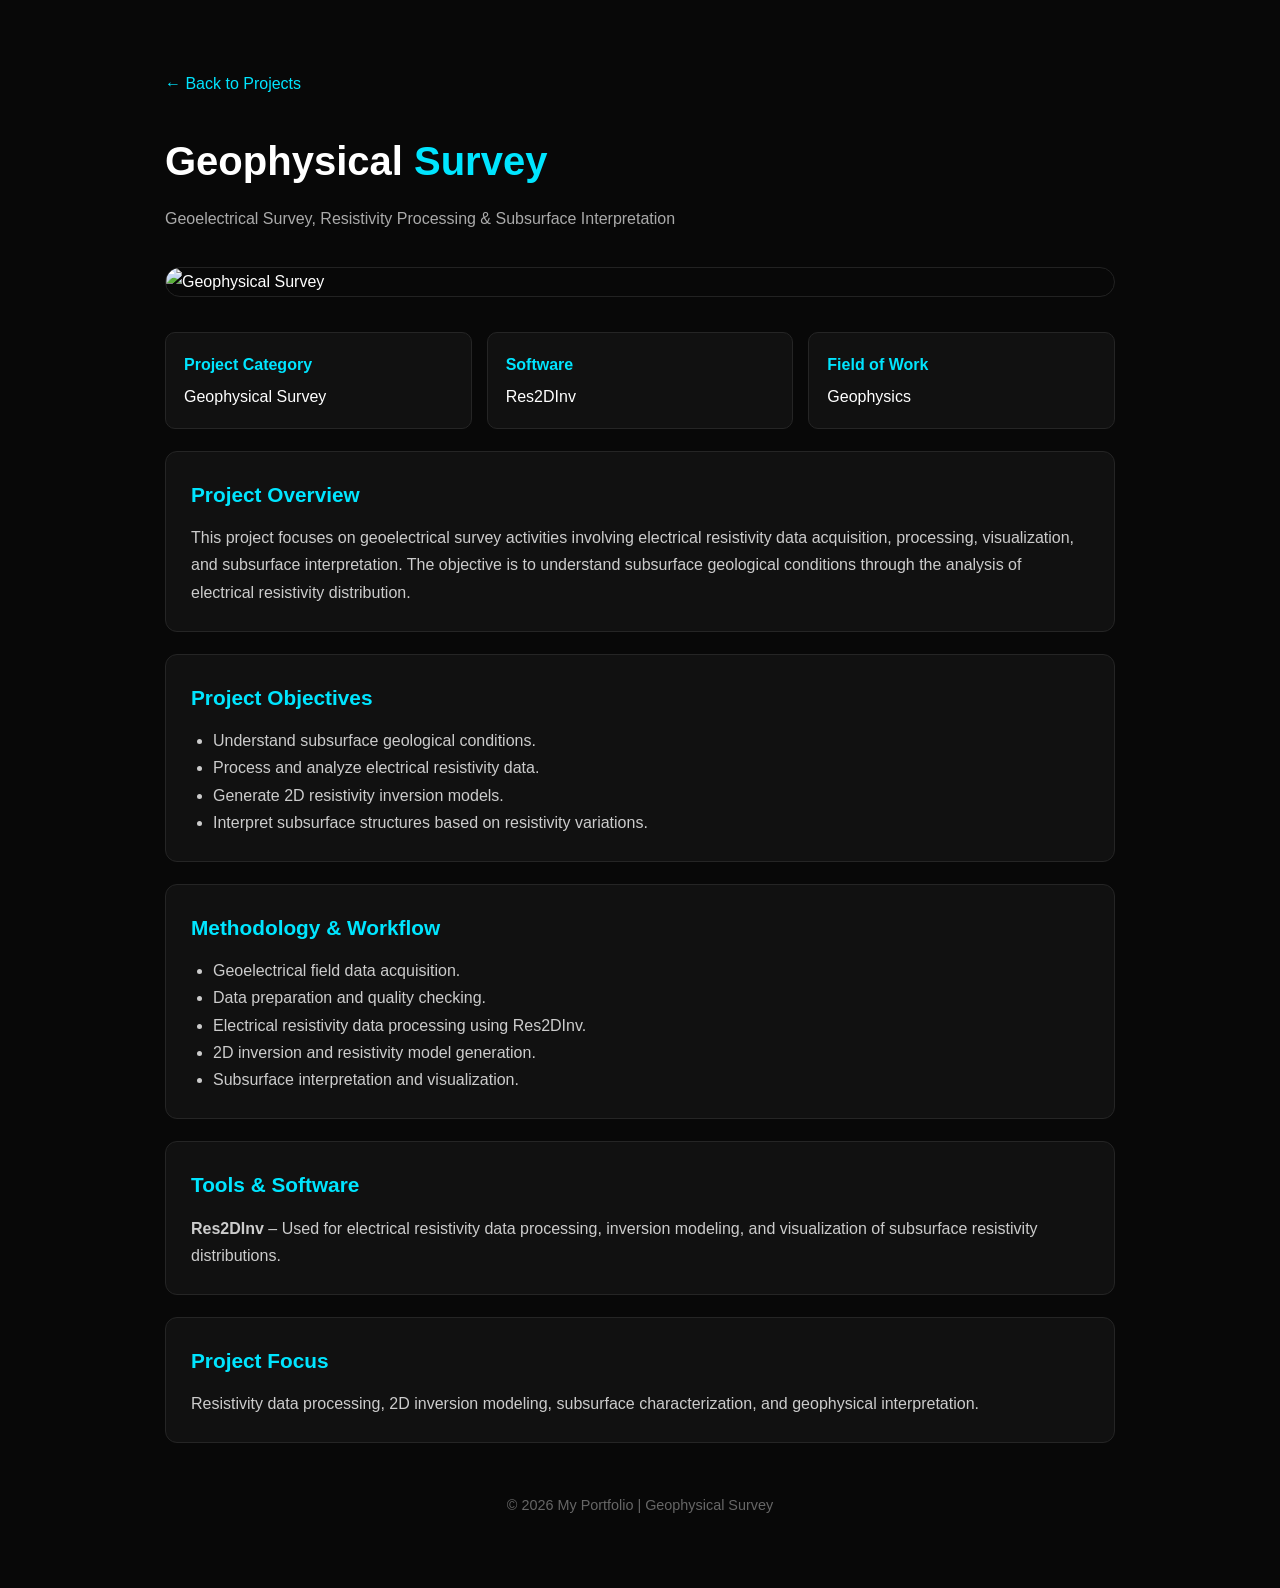
==== projects/geophysical-survey.html @ 6c8782d0 "acc" ====
<!DOCTYPE html>
<html lang="en">
<head>
    <meta charset="UTF-8">
    <meta name="viewport" content="width=device-width, initial-scale=1.0">
    <title>Geophysical Survey | My Projects</title>

    <style>
        * {
            margin: 0;
            padding: 0;
            box-sizing: border-box;
        }

        body {
            font-family: Arial, sans-serif;
            background: #080808;
            color: #fff;
            line-height: 1.7;
        }

        .project-detail {
            max-width: 1000px;
            margin: auto;
            padding: 70px 25px;
        }

        .back-link {
            display: inline-block;
            color: #00e5ff;
            text-decoration: none;
            margin-bottom: 30px;
        }

        .project-header {
            margin-bottom: 35px;
        }

        .project-header h1 {
            font-size: 2.5rem;
            margin-bottom: 10px;
        }

        .project-header h1 span {
            color: #00e5ff;
        }

        .project-header p {
            color: #aaa;
        }

        .project-cover {
            width: 100%;
            border-radius: 15px;
            overflow: hidden;
            margin-bottom: 35px;
            border: 1px solid #222;
        }

        .project-cover img {
            width: 100%;
            display: block;
            object-fit: cover;
        }

        .content-box {
            background: #111;
            border: 1px solid #252525;
            border-radius: 12px;
            padding: 25px;
            margin-bottom: 22px;
        }

        .content-box h2 {
            color: #00e5ff;
            font-size: 1.3rem;
            margin-bottom: 12px;
        }

        .content-box p {
            color: #ccc;
        }

        .content-box ul {
            padding-left: 22px;
            color: #ccc;
        }

        .project-info {
            display: grid;
            grid-template-columns: repeat(auto-fit, minmax(200px, 1fr));
            gap: 15px;
            margin-bottom: 22px;
        }

        .info-item {
            background: #111;
            border: 1px solid #252525;
            border-radius: 10px;
            padding: 18px;
        }

        .info-item strong {
            display: block;
            color: #00e5ff;
            margin-bottom: 5px;
        }

        .footer {
            text-align: center;
            color: #666;
            margin-top: 50px;
            font-size: .9rem;
        }

        @media (max-width: 600px) {
            .project-header h1 {
                font-size: 2rem;
            }

            .project-detail {
                padding: 40px 18px;
            }
        }
    </style>
</head>

<body>

<section class="project-detail">

    <a href="../index.html#project" class="back-link">
        ← Back to Projects
    </a>

    <header class="project-header">
        <h1>Geophysical <span>Survey</span></h1>
        <p>Geoelectrical Survey, Resistivity Processing & Subsurface Interpretation</p>
    </header>

    <div class="project-cover">
        <img src="../project1.png" alt="Geophysical Survey">
    </div>

    <div class="project-info">
        <div class="info-item">
            <strong>Project Category</strong>
            Geophysical Survey
        </div>

        <div class="info-item">
            <strong>Software</strong>
            Res2DInv
        </div>

        <div class="info-item">
            <strong>Field of Work</strong>
            Geophysics
        </div>
    </div>

    <div class="content-box">
        <h2>Project Overview</h2>
        <p>
            This project focuses on geoelectrical survey activities
            involving electrical resistivity data acquisition,
            processing, visualization, and subsurface interpretation.
            The objective is to understand subsurface geological
            conditions through the analysis of electrical resistivity
            distribution.
        </p>
    </div>

    <div class="content-box">
        <h2>Project Objectives</h2>
        <ul>
            <li>Understand subsurface geological conditions.</li>
            <li>Process and analyze electrical resistivity data.</li>
            <li>Generate 2D resistivity inversion models.</li>
            <li>Interpret subsurface structures based on resistivity variations.</li>
        </ul>
    </div>

    <div class="content-box">
        <h2>Methodology & Workflow</h2>
        <ul>
            <li>Geoelectrical field data acquisition.</li>
            <li>Data preparation and quality checking.</li>
            <li>Electrical resistivity data processing using Res2DInv.</li>
            <li>2D inversion and resistivity model generation.</li>
            <li>Subsurface interpretation and visualization.</li>
        </ul>
    </div>

    <div class="content-box">
        <h2>Tools & Software</h2>
        <p>
            <strong>Res2DInv</strong> – Used for electrical resistivity
            data processing, inversion modeling, and visualization
            of subsurface resistivity distributions.
        </p>
    </div>

    <div class="content-box">
        <h2>Project Focus</h2>
        <p>
            Resistivity data processing, 2D inversion modeling,
            subsurface characterization, and geophysical interpretation.
        </p>
    </div>

    <footer class="footer">
        © 2026 My Portfolio | Geophysical Survey
    </footer>

</section>

</body>
</html>
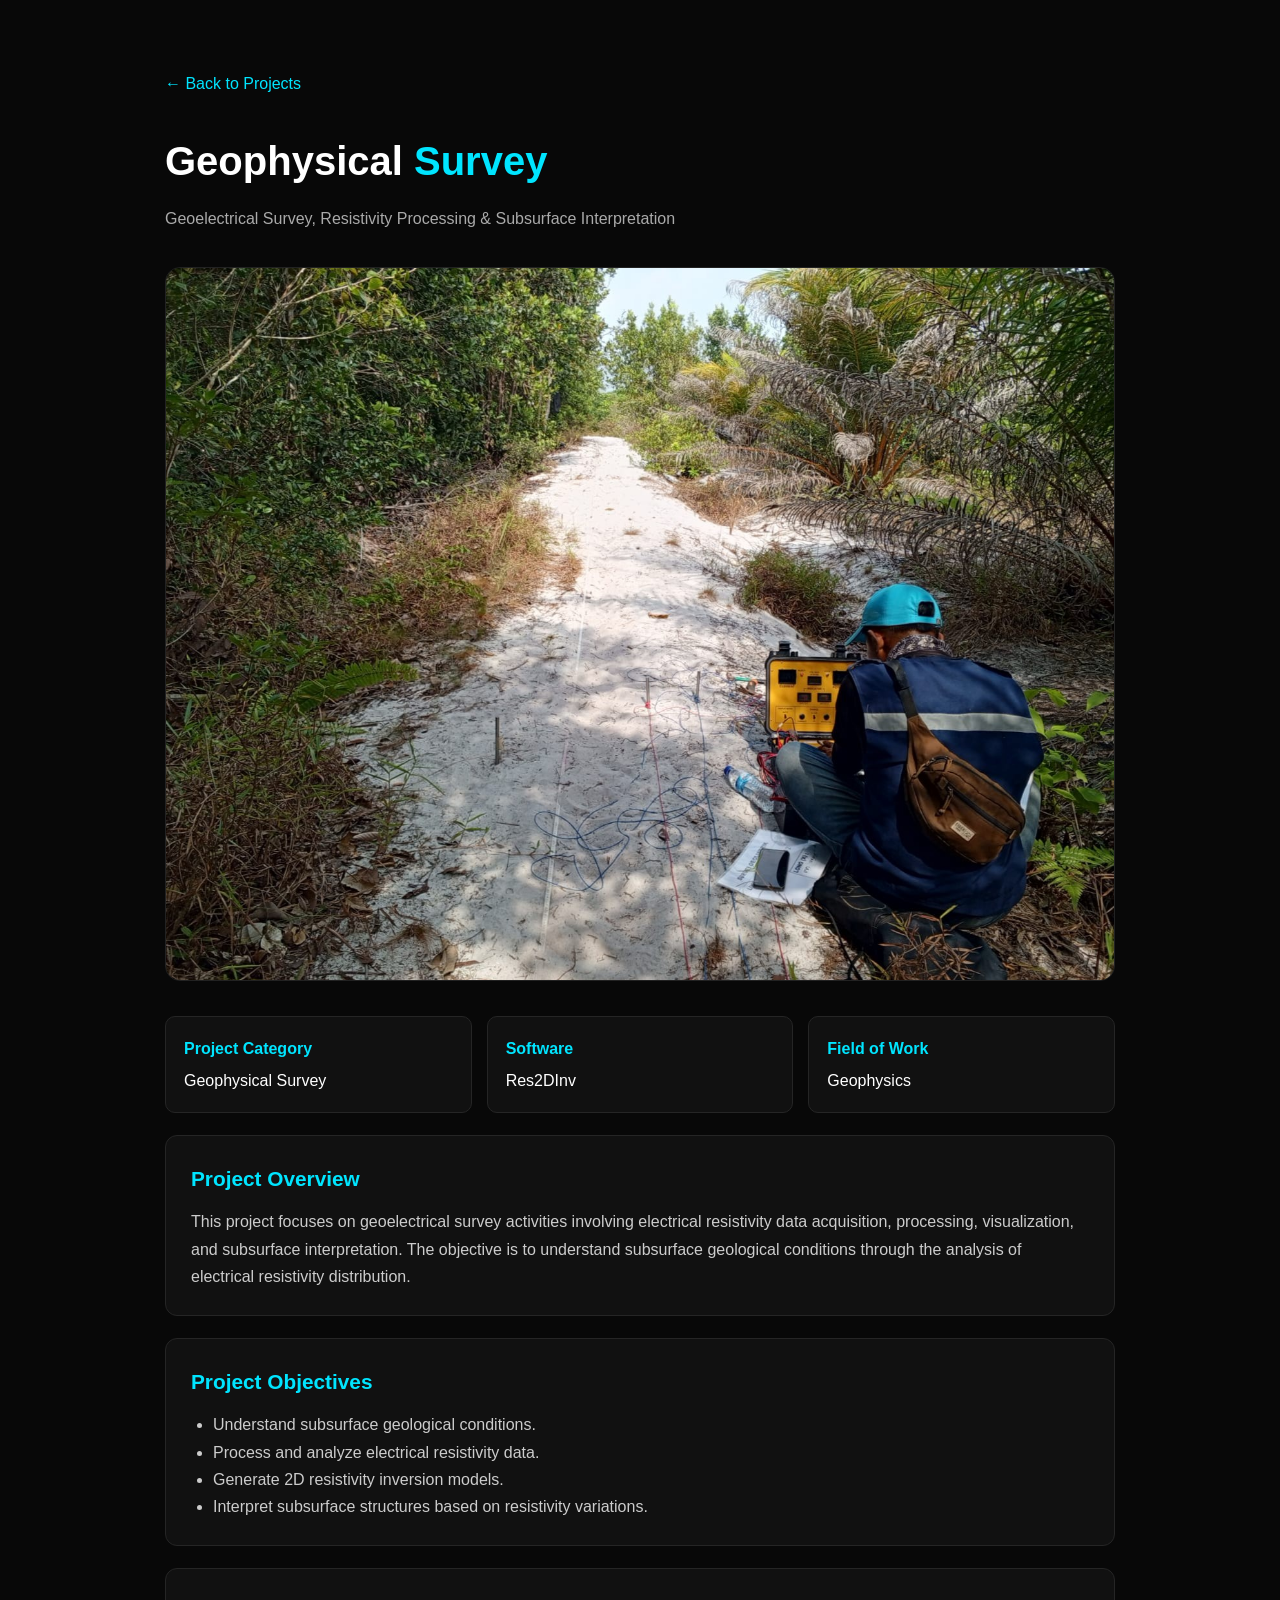
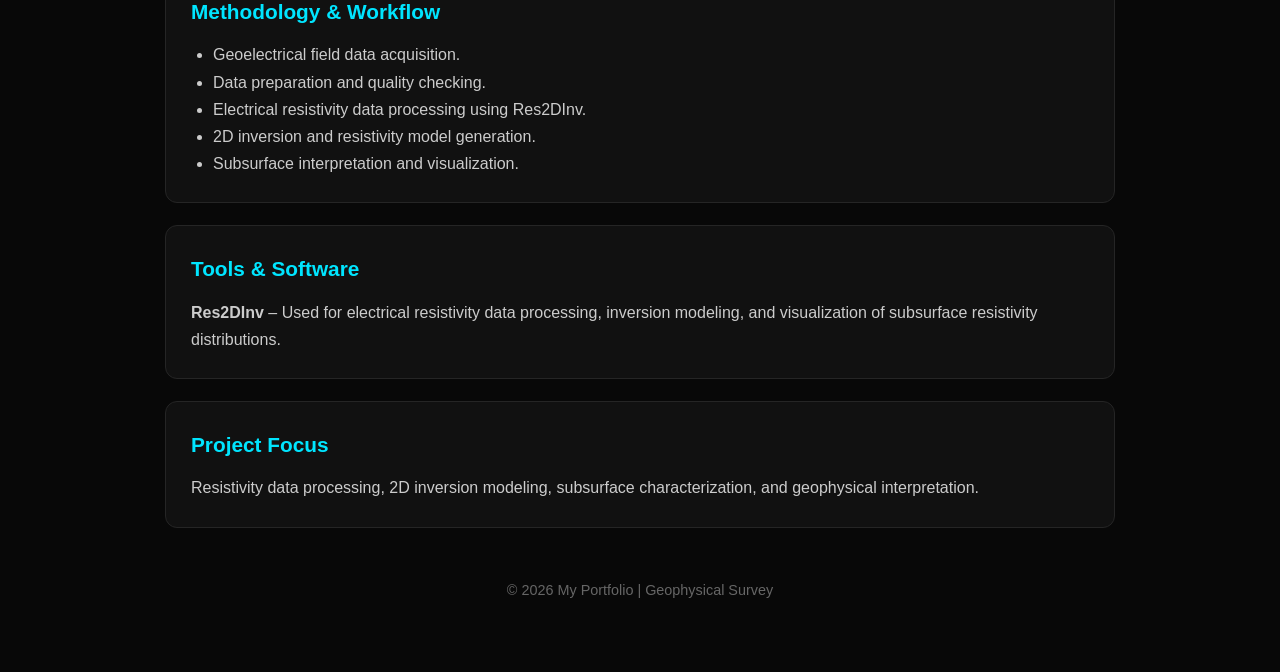
==== commit 439db550: "acc" ====
--- a/projects/geophysical-survey.html
+++ b/projects/geophysical-survey.html
@@ -140,7 +140,7 @@
     </header>
 
     <div class="project-cover">
-        <img src="../project1.png" alt="Geophysical Survey">
+        <img src="../project1.jpeg" alt="Geophysical Survey">
     </div>
 
     <div class="project-info">
